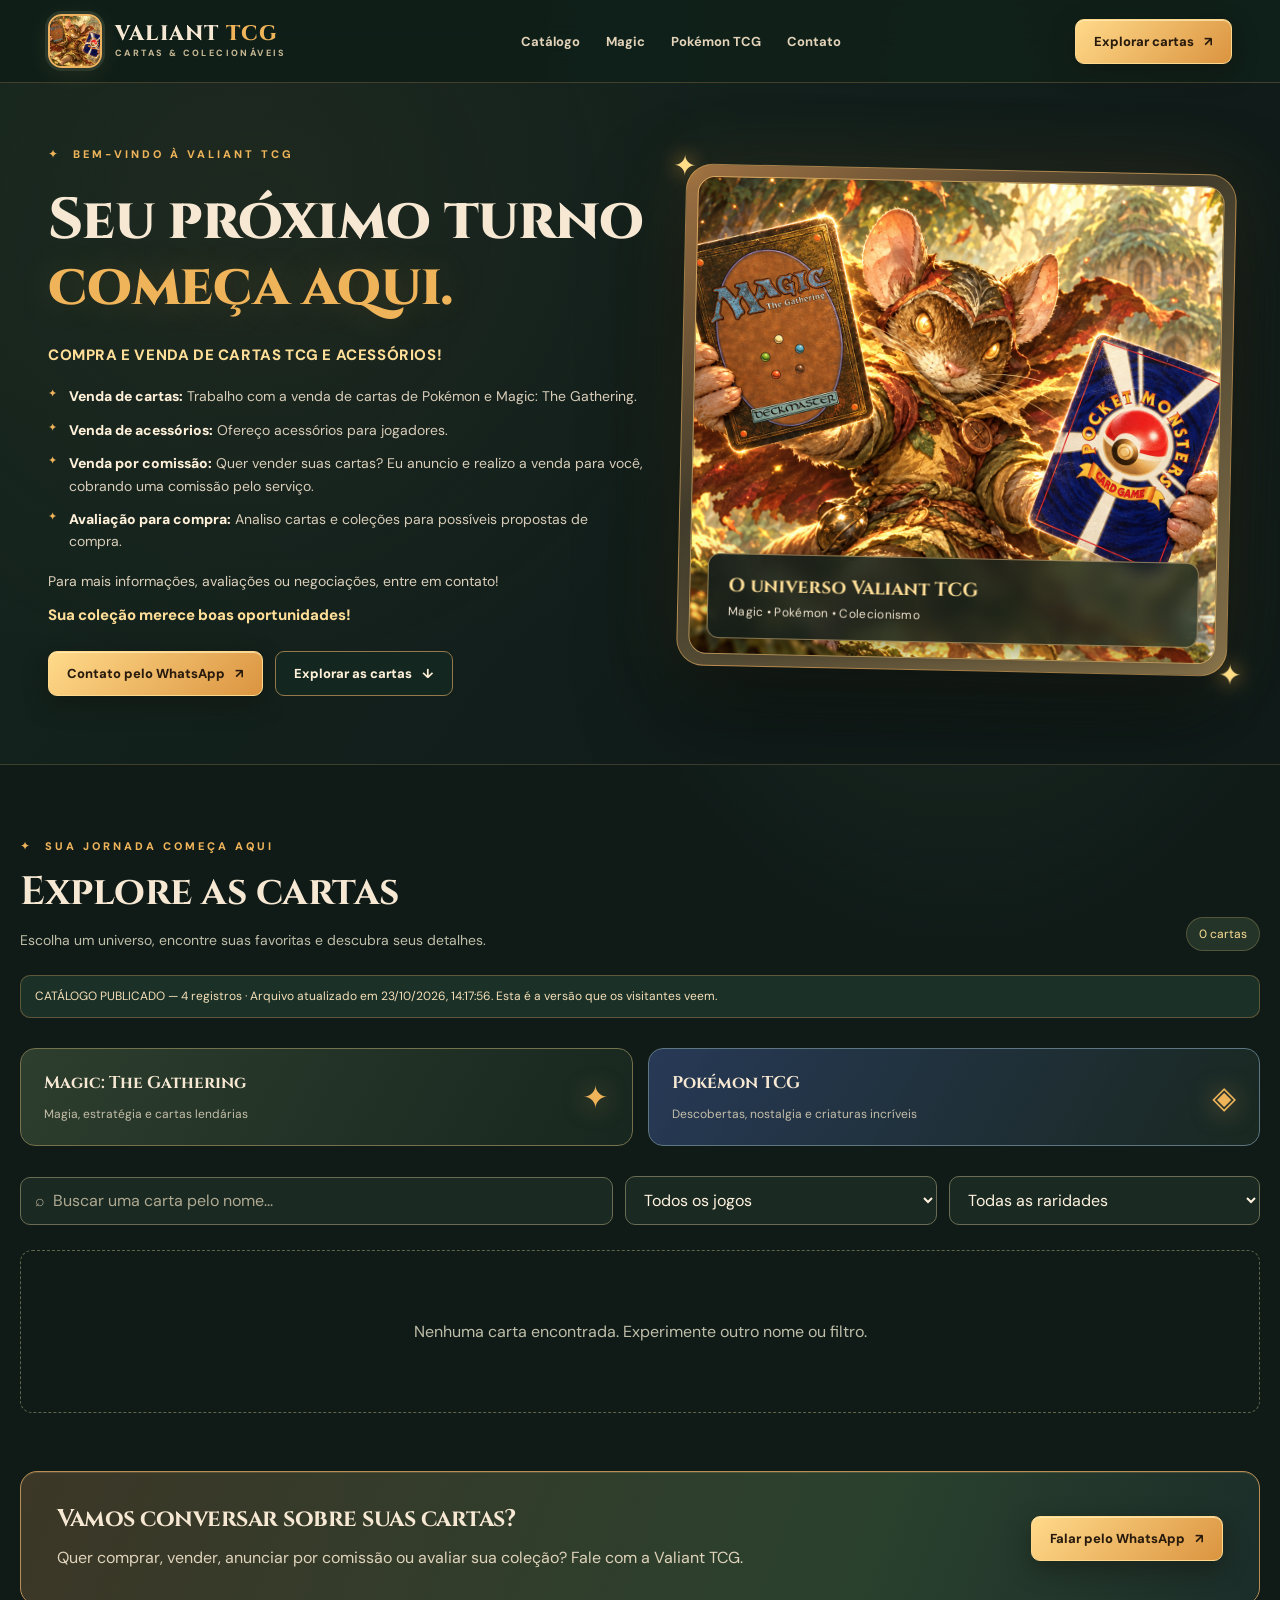
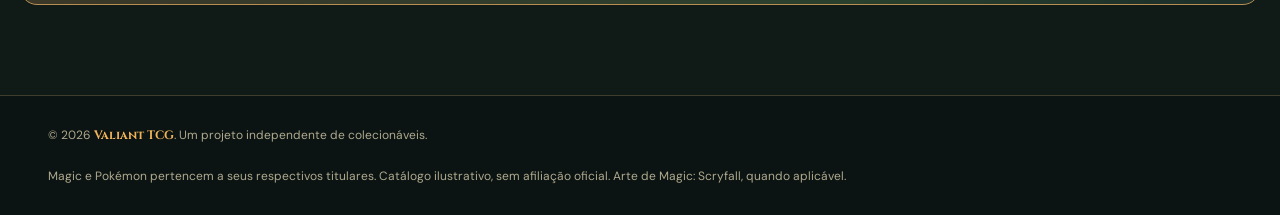
==== index.html @ 8fbe65cf "Corrigir estrutura para publicação no GitHub Pages" ====
<!doctype html>
<html lang="pt-BR">
<head>
  <meta charset="UTF-8">
  <meta name="viewport" content="width=device-width, initial-scale=1">
  <meta name="theme-color" content="#14231e">
  <meta name="description" content="Valiant TCG: compra e venda de cartas Pokémon e Magic: The Gathering, acessórios TCG, venda por comissão e avaliação de coleções.">
  <meta property="og:title" content="Valiant TCG | Magic & Pokémon">
  <meta property="og:description" content="Seu próximo turno começa aqui. Compra e venda de cartas TCG, acessórios, venda por comissão e avaliação de coleções.">
  <meta property="og:image" content="assets/foto-valiant.png">
  <title>Valiant TCG | Magic & Pokémon</title>
  <link rel="icon" type="image/svg+xml" href="assets/valiant-favicon.svg">
  <link rel="preconnect" href="https://fonts.googleapis.com">
  <link rel="preconnect" href="https://fonts.gstatic.com" crossorigin>
  <link href="https://fonts.googleapis.com/css2?family=Cinzel:wght@600;700;800&family=DM+Sans:wght@400;500;600;700;800&display=swap" rel="stylesheet">
  <style>
    :root {
      color-scheme: dark;
      --bg: #101b18;
      --bg-deep: #0b1412;
      --surface: #1a2922;
      --surface-elevated: #223429;
      --surface-warm: #342a20;
      --forest: #38543b;
      --copper: #af6639;
      --navy: #273b59;
      --gold: #efb45a;
      --gold-light: #ffdf97;
      --cream: #fff1d9;
      --text: #f6e8d3;
      --muted: #bfbea9;
      --line: #5e654a;
      --display: 'Cinzel', Georgia, serif;
      --body: 'DM Sans', system-ui, sans-serif;
      font-family: var(--body);
      background: var(--bg);
      color: var(--text);
    }
    * { box-sizing: border-box; }
    html { scroll-behavior: smooth; scroll-padding-top: 94px; }
    body { margin: 0; background: radial-gradient(ellipse at 75% 5%, #273b2b 0, transparent 35%), var(--bg); }
    button, input, select { font: inherit; }
    button { cursor: pointer; }
    a { color: inherit; text-decoration: none; }
    button:focus-visible, a:focus-visible, input:focus-visible, select:focus-visible { outline: 3px solid var(--gold-light); outline-offset: 3px; }
    .container { width: min(1240px, 100%); margin: 0 auto; padding: 0 28px; }
    .site-header { position: sticky; z-index: 30; top: 0; border-bottom: 1px solid #92734666; background: #102019ed; backdrop-filter: blur(18px); }
    .header-inner { min-height: 82px; display: flex; align-items: center; justify-content: space-between; gap: 24px; }
    .brand { display: inline-flex; align-items: center; gap: 13px; flex-shrink: 0; }
    .brand-mark { position: relative; display: grid; place-items: center; overflow: hidden; width: 54px; height: 54px; border-radius: 14px; flex-shrink: 0; border: 2px solid #edb260; background: radial-gradient(circle at 35% 25%, #536747, #162820 85%); box-shadow: 0 0 0 3px #2b392c, 0 5px 25px #e7ab4e1c; }
    .brand-monogram { font: 800 31px/1 var(--display); color: #ffdd91; text-shadow: 0 2px 9px #0007; }
    .brand-photo { position: absolute; inset: 0; width: 100%; height: 100%; object-fit: cover; }
    .brand-photo[hidden], .hero-image[hidden], .hero-placeholder[hidden] { display: none !important; }
    .brand-text { display: flex; flex-direction: column; gap: 1px; }
    .brand-title { font: 800 21px/1.05 var(--display); letter-spacing: 1.2px; white-space: nowrap; }
    .brand-title span { color: var(--gold); }
    .brand-sub { color: #c7b894; text-transform: uppercase; font-size: 9px; letter-spacing: 2.4px; font-weight: 800; }
    .navlinks { display: flex; align-items: center; gap: 26px; color: #e2d3b9; font-weight: 700; font-size: 13px; }
    .navlinks a:hover { color: var(--gold-light); }
    .btn { display: inline-flex; align-items: center; justify-content: center; gap: 10px; border-radius: 9px; min-height: 45px; padding: 11px 18px; font-weight: 800; font-size: 13px; transition: transform .2s, background .2s, border-color .2s; }
    .btn:hover { transform: translateY(-2px); }
    .btn-gold { background: linear-gradient(135deg, #ffda8a, #db9440); color: #281a0d; border: 1px solid #ffd88b; box-shadow: inset 0 1px #fff3c3aa, 0 8px 24px #120d0766; }
    .btn-outline { border: 1px solid #95794b; color: var(--cream); background: #152a22a8; }
    .btn-outline:hover { border-color: var(--gold); background: #254032; }
    .hero { isolation: isolate; border-bottom: 1px solid #86704b55; overflow: hidden; background: radial-gradient(circle at 20% 20%, #5d4c2e25, transparent 43%), linear-gradient(125deg, #14251e, #111c1a 70%); }
    .hero-grid { display: grid; grid-template-columns: minmax(0, 1.04fr) minmax(0, .96fr); align-items: center; gap: 36px; min-height: 605px; padding-top: 48px; padding-bottom: 54px; }
    .hero-copy { position: relative; z-index: 2; padding: 14px 0; }
    .eyebrow { color: var(--gold); font-size: 11px; letter-spacing: 3px; line-height: 1.6; font-weight: 800; text-transform: uppercase; }
    .eyebrow::before { content: '✦'; padding-right: 12px; font-size: 12px; }
    .hero h1 { font: 800 clamp(38px, 4.5vw, 66px)/1.15 var(--display); letter-spacing: -.7px; margin: 24px 0; text-wrap: balance; }
    .hero h1 em { color: var(--gold); font-style: normal; text-shadow: 0 0 36px #e7ac4e31; }
    .hero-copy > p { max-width: 540px; color: #d1c9b4; line-height: 1.7; font-size: 15px; margin: 0; }
    .services-title { margin: 3px 0 19px; color: var(--gold-light); font-size: 15px; line-height: 1.45; font-weight: 800; letter-spacing: .6px; text-transform: uppercase; }
    .services-list { list-style: none; padding: 0; margin: 0; display: grid; gap: 11px; }
    .services-list li { position: relative; padding-left: 21px; color: #d8cdb9; line-height: 1.6; font-size: 14px; }
    .services-list li::before { content: '✦'; position: absolute; left: 0; top: 0; color: var(--gold); font-size: 11px; }
    .services-list strong { color: var(--cream); font-weight: 800; }
    .hero-copy .services-contact { margin-top: 17px; color: #dcd0bb; font-size: 14px; line-height: 1.6; }
    .hero-copy .services-outro { margin-top: 12px; color: var(--gold-light); font-size: 15px; font-weight: 800; line-height: 1.5; }
    .whatsapp-notice { max-width: 520px; font-size: 11px !important; color: #d2c09d !important; margin-top: 10px !important; }
    .hero-actions { display: flex; gap: 12px; flex-wrap: wrap; margin-top: 24px; }
    .hero-image-frame { position: relative; padding: 11px; border-radius: 27px; border: 1px solid #e1a85a8c; background: linear-gradient(145deg, #9f7142, #403b2b 40%, #847049 100%); box-shadow: 0 36px 90px #050a09af, 0 0 75px #e6a14a24; transform: rotate(1.2deg); }
    .hero-image-frame::before, .hero-image-frame::after { content: '✦'; position: absolute; z-index: 2; font-size: 28px; color: #ffdc86; text-shadow: 0 0 20px #ffb443; }
    .hero-image-frame::before { left: -14px; top: -17px; }
    .hero-image-frame::after { right: -16px; bottom: -18px; }
    .hero-image { width: 100%; height: 478px; display: block; border-radius: 18px; object-fit: cover; object-position: center; border: 1px solid #ffca73a0; }
    .hero-placeholder { width: 100%; height: 478px; display: flex; flex-direction: column; align-items: center; justify-content: center; gap: 15px; text-align: center; padding: 32px; border-radius: 18px; border: 1px solid #ffca73a0; background: radial-gradient(circle at 50% 37%, #7b693a77, transparent 50%), radial-gradient(circle at 25% 80%, #3a57428b, transparent 45%), linear-gradient(135deg, #1e3429, #152320 70%, #293322); }
    .hero-placeholder .hero-symbol { width: 145px; height: 185px; border: 3px double #e9b66a; border-radius: 12px; display: grid; place-items: center; transform: rotate(-7deg); color: var(--gold-light); font: 800 85px/1 var(--display); box-shadow: 0 10px 38px #0008, 0 0 32px #efb45a22; }
    .hero-placeholder strong { font: 800 clamp(23px, 3vw, 33px)/1.2 var(--display); letter-spacing: .09em; color: var(--gold-light); }
    .hero-placeholder small { font-size: 12px; letter-spacing: .14em; color: var(--cream); text-transform: uppercase; }
    .hero-image-caption { position: absolute; left: 29px; right: 29px; bottom: 27px; padding: 18px 20px; border: 1px solid #fbd4907a; border-radius: 12px; background: linear-gradient(90deg, #111b18e9, #17271dbb); backdrop-filter: blur(8px); box-shadow: 0 8px 26px #0006; }
    .hero-image-caption span { display: block; color: var(--gold-light); font: 700 19px var(--display); }
    .hero-image-caption small { display: block; color: #efe2cd; margin-top: 5px; font-size: 12px; letter-spacing: .3px; }
    .section { padding: 72px 0 90px; }
    .section-top { display: flex; align-items: flex-end; justify-content: space-between; gap: 20px; margin-bottom: 24px; }
    .section h2 { font: 700 clamp(27px, 3.1vw, 40px)/1.23 var(--display); letter-spacing: -.5px; margin: 12px 0; }
    .section-intro { color: var(--muted); line-height: 1.6; margin: 0; font-size: 14px; }
    .count { font-size: 12px; color: var(--gold-light); border: 1px solid #7a754b88; background: #243428; border-radius: 999px; white-space: nowrap; padding: 8px 12px; }
    .catalog-source { margin: 0 0 18px; padding: 11px 14px; font-size: 12px; line-height: 1.6; color: #f4dfb8; background: #1b3027; border: 1px solid #9a7c4d85; border-radius: 10px; }
    .catalog-source.preview { background: #3c3020; border-color: #d8a45d; }
    .catalog-source.problem { background: #4a2925; border-color: #c77d69; }
    .collections { display: grid; grid-template-columns: 1fr 1fr; gap: 15px; margin: 30px 0; }
    .collection-tile { display: flex; align-items: center; justify-content: space-between; gap: 12px; border: 1px solid #74714c; border-radius: 15px; padding: 22px 23px; background: linear-gradient(120deg, #2d3e2e, #18271f); text-align: left; color: var(--text); transition: transform .2s, border-color .2s; }
    .collection-tile:nth-child(2) { background: linear-gradient(120deg, #273956, #192820); border-color: #5e7681; }
    .collection-tile:hover { transform: translateY(-3px); border-color: var(--gold); }
    .collection-tile strong { font: 700 17px var(--display); display: block; margin-bottom: 8px; }
    .collection-tile small { color: #c4bea9; font-size: 12px; }
    .collection-tile .tile-icon { font-size: 31px; color: var(--gold); filter: drop-shadow(0 2px 12px #daa45c90); }
    .filters { display: flex; gap: 12px; flex-wrap: wrap; align-items: center; margin-bottom: 25px; }
    .search, select { min-height: 48px; border-radius: 10px; padding: 12px 14px; background: #1a2922; border: 1px solid #6a6d53; color: #fff3df; outline: none; }
    .search { flex: 2; min-width: 220px; }
    select { flex: 1; min-width: 180px; }
    .search:focus, select:focus { border-color: var(--gold); }
    .search::placeholder { color: #afa992; }
    .grid { display: grid; grid-template-columns: repeat(4, minmax(0, 1fr)); gap: 18px; }
    .card { overflow: hidden; border-radius: 15px; border: 1px solid #6a614780; background: linear-gradient(160deg, #27372c, #18251f 85%); transition: transform .22s, border-color .22s, box-shadow .22s; }
    .card:hover { transform: translateY(-6px); border-color: #e5ad60; box-shadow: 0 17px 38px #070e0c66; }
    .artwrap { position: relative; height: 305px; display: flex; align-items: center; justify-content: center; padding: 20px; background: radial-gradient(circle at 52% 45%, #7557318a 0, #293c33 58%, #16221d 95%); }
    .card[data-game="Pokémon"] .artwrap { background: radial-gradient(circle at 50% 45%, #4b6b8175 0, #253e42 55%, #15251f 97%); }
    .artwrap img { height: 100%; max-width: 100%; object-fit: contain; filter: drop-shadow(0 13px 13px #060b0b99); }
    .tag { position: absolute; top: 12px; left: 12px; border-radius: 999px; background: #16251ee0; border: 1px solid #c49c5e80; font-size: 11px; font-weight: 800; color: #ffdb93; padding: 7px 10px; }
    .info { padding: 19px 18px 18px; }
    .game { font-size: 10px; letter-spacing: 1.25px; color: var(--gold); font-weight: 800; text-transform: uppercase; }
    .info h3 { font: 700 17px/1.35 var(--display); margin: 11px 0 5px; }
    .sub { font-size: 12px; color: #b6b6a2; min-height: 18px; }
    .cardbottom { margin-top: 18px; display: flex; align-items: center; justify-content: space-between; gap: 6px; }
    .price { font-size: 11px; color: #bcb49b; }
    .price strong { font-size: 14px; color: #f7e8ca; display: block; margin-top: 4px; }
    .detailbtn { color: #281c0c; border: 1px solid #e5b165; background: #ecc180; border-radius: 8px; padding: 9px 10px; font-size: 11px; font-weight: 800; }
    .detailbtn:hover { background: #ffe0a1; }
    .inventory-meta { color: #d3c9b3; font-size: 11px; line-height: 1.5; min-height: 35px; margin-top: 12px; display: flex; flex-wrap: wrap; align-items: center; gap: 6px; }
    .inventory-pill { border: 1px solid #9f805d90; border-radius: 999px; padding: 3px 8px; background: #1c3026; color: #f6dfb5; }
    .inventory-pill.out { border-color: #b7766270; color: #e9b19e; }
    .inventory-pill.demo { border-color: #8d955a70; color: #cdd8a9; }
    .cardbottom .price strong { font-size: 16px; }
    .card .tag { z-index: 2; }
    .empty { grid-column: 1 / -1; text-align: center; padding: 70px 18px; color: var(--muted); border: 1px dashed var(--line); border-radius: 12px; }
    .contact { margin-top: 58px; padding: 33px 36px; background: linear-gradient(110deg, #3c3727, #2a412e 68%, #1b2d29); border: 1px solid #b88e55; border-radius: 17px; display: flex; align-items: center; justify-content: space-between; gap: 20px; box-shadow: inset 0 1px #ecc7862a; }
    .contact h2 { font-size: 24px; margin: 0 0 10px; }
    .contact p { color: #dfd3bb; line-height: 1.65; margin: 0; }
    .contact .contact-hint { color: #d2c09d; font-size: 11px; margin-top: 9px; }
    .footer { border-top: 1px solid #74664a80; background: var(--bg-deep); padding: 31px 0; color: #afa98f; font-size: 12px; }
    .footer-inner { display: flex; justify-content: space-between; gap: 25px; flex-wrap: wrap; align-items: center; }
    .footer strong { color: var(--gold); font-family: var(--display); }
    .overlay { position: fixed; z-index: 50; inset: 0; background: #040b09e8; display: none; justify-content: center; align-items: center; padding: 18px; backdrop-filter: blur(9px); }
    .overlay.open { display: flex; }
    .modal { position: relative; display: grid; grid-template-columns: 280px 1fr; gap: 29px; width: min(760px, 100%); padding: 30px; background: linear-gradient(145deg, #2d3c2d, #192820); border: 1px solid #d4a365; border-radius: 19px; box-shadow: 0 28px 110px #000b; max-height: 94vh; overflow: auto; }
    .modal > img { width: 100%; max-height: 420px; object-fit: contain; align-self: center; }
    .modal h2 { font: 700 27px/1.25 var(--display); margin: 12px 0; }
    .modal p { line-height: 1.75; color: #d5cbb4; font-size: 14px; }
    .close { position: absolute; top: 12px; right: 12px; border: 1px solid #c2a37388; border-radius: 50%; background: #24362a; color: #fff0d4; width: 34px; height: 34px; font-weight: 800; }
    .modal .btn { margin-top: 6px; }
    .note { color: #aea58d !important; font-size: 11px !important; }
    @media (max-width: 1040px) {
      .navlinks { gap: 16px; }
      .hero-grid { gap: 26px; }
      .hero-image, .hero-placeholder { height: 445px; }
      .grid { grid-template-columns: repeat(3, minmax(0, 1fr)); }
    }
    @media (max-width: 850px) {
      .navlinks { display: none; }
      .hero-grid { grid-template-columns: 1fr; padding-top: 55px; padding-bottom: 65px; }
      .hero-copy { max-width: 680px; }
      .hero-image-frame { width: min(670px, 100%); margin: 0 auto; transform: none; }
      .hero-image, .hero-placeholder { height: auto; aspect-ratio: 1.4; }
      .grid { grid-template-columns: repeat(2, minmax(0, 1fr)); }
    }
    @media (max-width: 560px) {
      .container { padding: 0 17px; }
      .header-inner { min-height: 70px; gap: 8px; }
      .brand { gap: 9px; }
      .brand-mark { width: 44px; height: 44px; border-radius: 10px; }
      .brand-monogram { font-size: 25px; }
      .hero-placeholder .hero-symbol { width: 90px; height: 120px; font-size: 53px; }
      .brand-title { font-size: 15px; }
      .brand-sub { letter-spacing: 1.1px; font-size: 8px; }
      .header-inner > .btn { font-size: 11px; min-height: 38px; padding: 8px 10px; }
      .hero h1 { font-size: clamp(33px, 8.2vw, 47px); }
      .hero-copy > p { font-size: 14px; }
      .services-title { font-size: 13px; }
      .services-list li { font-size: 13px; }
      .hero-image-caption { left: 18px; right: 18px; bottom: 18px; padding: 12px; }
      .hero-image-caption span { font-size: 14px; }
      .hero-image-caption small { font-size: 10px; }
      .section { padding: 54px 0 67px; }
      .section-top { align-items: flex-start; }
      .count { font-size: 10px; }
      .collections { grid-template-columns: 1fr; }
      .collection-tile { padding: 18px; }
      .artwrap { height: 225px; padding: 12px; }
      .grid { gap: 11px; }
      .info { padding: 13px; }
      .info h3 { font-size: 13px; min-height: 35px; }
      .sub { font-size: 10px; }
      .cardbottom { align-items: flex-end; flex-wrap: wrap; }
      .detailbtn { width: 100%; }
      .contact { display: block; padding: 27px 21px; }
      .contact h2 { font-size: 19px; }
      .contact .btn { margin-top: 21px; }
      .modal { grid-template-columns: 1fr; gap: 15px; padding: 21px; }
      .modal > img { max-height: 255px; }
      .modal h2 { font-size: 21px; }
    }
    @media (max-width: 360px) { .grid { grid-template-columns: 1fr; } .artwrap { height: 290px; } }
    @media (prefers-reduced-motion: reduce) { *, *::before, *::after { scroll-behavior: auto !important; transition: none !important; } }
  </style>
</head>
<body>
  <header class="site-header">
    <div class="container header-inner">
      <a class="brand" href="#inicio" aria-label="Valiant TCG — início">
        <span class="brand-mark" aria-hidden="true"><span class="brand-monogram">V</span><img class="brand-photo" id="brandPhoto" hidden alt=""></span>
        <span class="brand-text"><span class="brand-title">VALIANT <span>TCG</span></span><span class="brand-sub">Cartas & colecionáveis</span></span>
      </a>
      <nav class="navlinks" aria-label="Navegação principal">
        <a href="#catalogo">Catálogo</a>
        <a href="#catalogo" data-filter="Magic">Magic</a>
        <a href="#catalogo" data-filter="Pokémon">Pokémon TCG</a>
        <a href="#contato">Contato</a>
      </nav>
      <a class="btn btn-gold" href="#catalogo">Explorar cartas <span aria-hidden="true">↗</span></a>
    </div>
  </header>
  <main>
    <section class="hero" id="inicio">
      <div class="container hero-grid">
        <div class="hero-copy">
          <div class="eyebrow">Bem-vindo à Valiant TCG</div>
          <h1>Seu próximo turno <em>começa aqui.</em></h1>
          <h2 class="services-title">COMPRA E VENDA DE CARTAS TCG E ACESSÓRIOS!</h2>
          <ul class="services-list">
            <li><strong>Venda de cartas:</strong> Trabalho com a venda de cartas de Pokémon e Magic: The Gathering.</li>
            <li><strong>Venda de acessórios:</strong> Ofereço acessórios para jogadores.</li>
            <li><strong>Venda por comissão:</strong> Quer vender suas cartas? Eu anuncio e realizo a venda para você, cobrando uma comissão pelo serviço.</li>
            <li><strong>Avaliação para compra:</strong> Analiso cartas e coleções para possíveis propostas de compra.</li>
          </ul>
          <p class="services-contact">Para mais informações, avaliações ou negociações, entre em contato!</p>
          <p class="services-outro">Sua coleção merece boas oportunidades!</p>
          <div class="hero-actions">
            <a class="btn btn-gold" data-whatsapp href="https://wa.me/5516996176955?text=Ol%C3%A1%2C%20tudo%20bem%3F%20Vim%20pelo%20site%20Valiant%20TCG%20e%20gostaria%20de%20saber%20mais%20informa%C3%A7%C3%B5es%20sobre%20o%20seguinte%20assunto%3A" target="_blank" rel="noopener noreferrer">Contato pelo WhatsApp <span aria-hidden="true">↗</span></a>
            <a class="btn btn-outline" href="#catalogo">Explorar as cartas <span aria-hidden="true">↓</span></a>
          </div>
        </div>
        <div class="hero-image-frame">
          <img class="hero-image" id="heroPhoto" alt="Imagem de apresentação da Valiant TCG" hidden fetchpriority="high">
          <div class="hero-placeholder" id="heroPlaceholder" aria-label="Identidade visual Valiant TCG"><span class="hero-symbol" aria-hidden="true">V</span><strong>VALIANT TCG</strong><small>Magic · Pokémon · Colecionáveis</small></div>
          <div class="hero-image-caption"><span>O universo Valiant TCG</span><small>Magic • Pokémon • Colecionismo</small></div>
        </div>
      </div>
    </section>
    <section class="section container" id="catalogo">
      <div class="section-top">
        <div><div class="eyebrow">Sua jornada começa aqui</div><h2>Explore as cartas</h2><p class="section-intro">Escolha um universo, encontre suas favoritas e descubra seus detalhes.</p></div>
        <span class="count" id="counter" aria-live="polite"></span>
      </div>
      <div class="catalog-source" id="catalogSource" role="status" aria-live="polite">Carregando catálogo...</div>
      <div class="collections" aria-label="Filtrar por universo">
        <button class="collection-tile" type="button" data-select-game="Magic"><span><strong>Magic: The Gathering</strong><small>Magia, estratégia e cartas lendárias</small></span><span class="tile-icon" aria-hidden="true">✦</span></button>
        <button class="collection-tile" type="button" data-select-game="Pokémon"><span><strong>Pokémon TCG</strong><small>Descobertas, nostalgia e criaturas incríveis</small></span><span class="tile-icon" aria-hidden="true">◈</span></button>
      </div>
      <div class="filters">
        <input class="search" id="search" type="search" placeholder="⌕  Buscar uma carta pelo nome..." aria-label="Buscar cartas">
        <select id="game" aria-label="Filtrar por jogo">
          <option value="all">Todos os jogos</option><option value="Magic">Magic: The Gathering</option><option value="Pokémon">Pokémon TCG</option>
        </select>
        <select id="rarity" aria-label="Filtrar por raridade">
          <option value="all">Todas as raridades</option>
        </select>
      </div>
      <div class="grid" id="grid" aria-live="polite"></div>
      <div class="contact" id="contato">
        <div><h2>Vamos conversar sobre suas cartas?</h2><p>Quer comprar, vender, anunciar por comissão ou avaliar sua coleção? Fale com a Valiant TCG.</p></div>
        <a class="btn btn-gold" data-whatsapp href="https://wa.me/5516996176955?text=Ol%C3%A1%2C%20tudo%20bem%3F%20Vim%20pelo%20site%20Valiant%20TCG%20e%20gostaria%20de%20saber%20mais%20informa%C3%A7%C3%B5es%20sobre%20o%20seguinte%20assunto%3A" target="_blank" rel="noopener noreferrer">Falar pelo WhatsApp <span aria-hidden="true">↗</span></a>
      </div>
    </section>
  </main>
  <footer class="footer"><div class="container footer-inner"><span>© <span id="year"></span> <strong>Valiant TCG</strong>. Um projeto independente de colecionáveis.</span><span>Magic e Pokémon pertencem a seus respectivos titulares. Catálogo ilustrativo, sem afiliação oficial. Arte de Magic: Scryfall, quando aplicável.</span></div></footer>
  <div class="overlay" id="overlay" role="dialog" aria-modal="true" aria-labelledby="modalName" aria-hidden="true">
    <div class="modal" role="document">
      <button class="close" id="close" aria-label="Fechar detalhes">✕</button>
      <img id="modalImage" alt="">
      <div><div class="eyebrow" id="modalGame"></div><h2 id="modalName"></h2><p id="modalDesc"></p><p id="modalMeta"></p><a class="btn btn-gold" id="modalContact" data-whatsapp href="https://wa.me/5516996176955?text=Ol%C3%A1%2C%20tudo%20bem%3F%20Vim%20pelo%20site%20Valiant%20TCG%20e%20gostaria%20de%20saber%20mais%20informa%C3%A7%C3%B5es%20sobre%20o%20seguinte%20assunto%3A" target="_blank" rel="noopener noreferrer">Consultar carta <span aria-hidden="true">↗</span></a><p class="note">Vitrine demonstrativa: imagem, preço e disponibilidade devem ser conferidos antes de qualquer negociação.</p></div>
    </div>
  </div>
  <script src="assets/catalog-shared.js"></script>
  <script>
    // Atualiza sempre a cópia publicada de catalogo.js, sem usar o cache local do navegador.
    // A URL varia a cada carregamento. Isso não substitui o envio do arquivo ao GitHub.
    const publishedCatalogReady = new Promise(resolve => {
      const script = document.createElement('script');
      script.src = 'assets/catalogo.js?atualizacao=' + Date.now();
      script.onload = () => resolve(true);
      script.onerror = () => resolve(false);
      document.head.appendChild(script);
    });
  </script>
  <script>
  (async function iniciarVitrine() {
    const publishedCatalogLoaded = await publishedCatalogReady;
    // Telefone de atendimento da Valiant TCG: +55 (16) 99617-6955.
    const WHATSAPP_NUMBER = '5516996176955';
    const WHATSAPP_MESSAGE = 'Olá, tudo bem? Vim pelo site Valiant TCG e gostaria de saber mais informações sobre o seguinte assunto:';
    const whatsappUrl = 'https://wa.me/' + WHATSAPP_NUMBER + '?text=' + encodeURIComponent(WHATSAPP_MESSAGE);
    document.querySelectorAll('[data-whatsapp]').forEach(link => { link.href = whatsappUrl; });

    // A foto do mascote é exibida no cabeçalho e no banner a partir de assets/foto-valiant.png.
    // Caso a foto não carregue, mostramos a marca em vez de uma imagem quebrada.
    const photoUrl = 'assets/foto-valiant.png';
    const photoTest = new Image();
    photoTest.onload = () => {
      const hero = document.getElementById('heroPhoto');
      const brand = document.getElementById('brandPhoto');
      hero.src = photoUrl;
      brand.src = photoUrl;
      hero.hidden = false;
      brand.hidden = false;
      document.getElementById('heroPlaceholder').hidden = true;
      document.querySelector('link[rel="icon"]').href = photoUrl;
    };
    photoTest.src = photoUrl;

    // Vitrine pública SEMPRE usa catalogo.js; só ?preview=1 usa o armazenamento local.
    // Nunca confundir prévia no navegador com o conteúdo efetivamente publicado.
    const store = window.ValiantCatalog;
    const preview = new URLSearchParams(window.location.search).get('preview') === '1';
    const catalogDoc = preview ? store.get() : store.bundled();
    const catalogSource = document.getElementById('catalogSource');
    if (preview) {
      catalogSource.classList.add('preview');
      catalogSource.textContent = 'PRÉVIA LOCAL — estas alterações podem ainda não estar publicadas. Use “Exportar para o site” no painel para atualizar os visitantes.';
    } else if (!publishedCatalogLoaded) {
      catalogSource.classList.add('problem');
      catalogSource.textContent = 'Não foi possível carregar assets/catalogo.js. Verifique se o arquivo existe no mesmo site e na pasta correta.';
    } else {
      const date = catalogDoc.updatedAt ? new Date(catalogDoc.updatedAt) : null;
      const dateValid = date && !Number.isNaN(date.getTime());
      catalogSource.textContent = 'CATÁLOGO PUBLICADO — ' + catalogDoc.items.length + ' registros' + (dateValid ? ' · Arquivo atualizado em ' + date.toLocaleString('pt-BR') : '') + '. Esta é a versão que os visitantes veem.';
    }
    const placeholder = 'data:image/svg+xml;charset=utf-8,' + encodeURIComponent('<svg xmlns="http://www.w3.org/2000/svg" width="300" height="420"><rect width="100%" height="100%" rx="17" fill="#213a2a"/><rect x="15" y="15" width="270" height="390" rx="12" fill="none" stroke="#efb45a" stroke-width="3"/><text x="150" y="195" text-anchor="middle" fill="#ffdf97" font-size="24" font-family="Georgia">VALIANT</text><text x="150" y="226" text-anchor="middle" fill="#ffdf97" font-size="24" font-family="Georgia">TCG</text></svg>');
    let cards = catalogDoc.items;
    const grid = document.getElementById('grid');
    const search = document.getElementById('search');
    const game = document.getElementById('game');
    const rarity = document.getElementById('rarity');
    const overlay = document.getElementById('overlay');
    const closeButton = document.getElementById('close');
    let priorFocus = null;
    const cachedImages = new Map();
    const e = store.safeText;
    function updateRarityFilter(){
      const current=rarity.value;
      const candidates=game.value==='all'
        ? [...new Set([...store.RARITIES['Pokémon'],...store.RARITIES['Magic']])]
        : store.RARITIES[game.value];
      rarity.replaceChildren(new Option('Todas as raridades','all'),...candidates.map(label=>new Option(label,label)),new Option('Não informada','Não informada'));
      rarity.value=candidates.includes(current)||current==='Não informada'?current:'all';
    }
    game.addEventListener('change',()=>{updateRarityFilter();render();});

    function imageFor(c) {return store.url(c.image) || cachedImages.get(c.scryfall) || placeholder;}
    function inventory(c) {
      if(c.demo) return '<span class="inventory-pill demo">Carta ilustrativa</span>';
      return `<span class="inventory-pill">${e(c.condition || 'Conservação sob consulta')}</span><span class="inventory-pill ${c.quantity===0?'out':''}">${c.quantity ? c.quantity+' '+(c.quantity===1?'unidade':'unidades') : 'Esgotada'}</span>`;
    }
    function render() {
      const q = search.value.trim().toLocaleLowerCase('pt-BR');
      const match = cards.filter(c => c.published &&
        (game.value === 'all' || c.game === game.value) &&
        (rarity.value === 'all' || c.rarity === rarity.value) &&
        (c.name + ' ' + c.set + ' ' + c.condition).toLocaleLowerCase('pt-BR').includes(q));
      document.getElementById('counter').textContent = match.length + (match.length===1?' carta':' cartas');
      grid.innerHTML = match.length ? match.map(c =>
        `<article class="card" data-game="${e(c.game)}"><div class="artwrap"><span class="tag">${e(c.rarity)}</span><img src="${e(imageFor(c))}" alt="Carta ${e(c.name)}" loading="lazy"></div>`+
        `<div class="info"><div class="game">${c.game === 'Magic' ? 'Magic: The Gathering' : 'Pokémon TCG'}</div><h3>${e(c.name)}</h3><div class="sub">${e(c.set)}</div>`+
        `<div class="inventory-meta">${inventory(c)}</div><div class="cardbottom"><span class="price">${c.demo?'Preço demonstrativo':'Preço'}<strong>${c.demo?'Sob consulta':store.money(c.price)}</strong></span>`+
        `<button class="detailbtn" type="button" data-id="${e(c.id)}">Ver detalhes ↗</button></div></div></article>`
      ).join('') : '<div class="empty">Nenhuma carta encontrada. Experimente outro nome ou filtro.</div>';
      grid.querySelectorAll('img').forEach(img => img.addEventListener('error', () => { if(img.src !== placeholder) img.src=placeholder; }, {once:true}));
    }
    function openCard(card) {
      if(!card) return;
      priorFocus = document.activeElement;
      document.getElementById('modalImage').src = imageFor(card);
      document.getElementById('modalImage').alt = 'Carta '+card.name;
      document.getElementById('modalGame').textContent = card.game === 'Magic' ? 'Magic: The Gathering' : 'Pokémon TCG';
      document.getElementById('modalName').textContent = card.name;
      const descriptionEl=document.getElementById('modalDesc');
      descriptionEl.textContent=card.description || '';
      descriptionEl.hidden=!card.description;
      document.getElementById('modalMeta').textContent =
        card.set+' · '+card.rarity+(card.demo?' · Exemplo ilustrativo':' · Estado: '+(card.condition||'sob consulta')+' · '+(card.quantity ? 'Estoque: '+card.quantity : 'Esgotada')+' · '+store.money(card.price));
      document.getElementById('modalContact').href = whatsappUrl;
      overlay.classList.add('open');
      overlay.setAttribute('aria-hidden','false');
      document.body.style.overflow = 'hidden';
      closeButton.focus();
    }
    function closeCard() {
      overlay.classList.remove('open');
      overlay.setAttribute('aria-hidden','true');
      document.body.style.overflow = '';
      if (priorFocus && priorFocus.isConnected) priorFocus.focus();
    }
    [search,game,rarity].forEach(el=>el.addEventListener('input',render));
    grid.addEventListener('click',ev=>{const b=ev.target.closest('[data-id]');if(b) openCard(cards.find(c=>c.id===b.dataset.id));});
    closeButton.addEventListener('click',closeCard);
    overlay.addEventListener('click',ev=>{if(ev.target===overlay)closeCard();});
    document.addEventListener('keydown',ev=>{
      if(!overlay.classList.contains('open'))return;
      if(ev.key==='Escape')closeCard();
      if(ev.key==='Tab') {
        const focusables=Array.from(overlay.querySelectorAll('a[href], button:not([disabled])'));
        const first=focusables[0],last=focusables[focusables.length-1];
        if(ev.shiftKey && document.activeElement===first){ev.preventDefault();last.focus();}
        else if(!ev.shiftKey && document.activeElement===last){ev.preventDefault();first.focus();}
      }
    });
    document.querySelectorAll('[data-filter]').forEach(a=>a.addEventListener('click',()=>{game.value=a.dataset.filter;updateRarityFilter();render();}));
    document.querySelectorAll('[data-select-game]').forEach(b=>b.addEventListener('click',()=>{game.value=b.dataset.selectGame;search.value='';updateRarityFilter();rarity.value='all';render();document.querySelector('.filters').scrollIntoView({behavior:'smooth',block:'center'});}));
    document.getElementById('year').textContent = new Date().getFullYear();
    window.addEventListener('storage',ev=>{if(preview && ev.key===store.KEY){cards=store.get().items;render();}});
    updateRarityFilter();
    render();
    // Fotos ilustrativas de Magic com a API pública do Scryfall (opcional).
    Promise.all(cards.filter(c=>c.scryfall && !c.image).map(async c=>{
      try {
        const res=await fetch('https://api.scryfall.com/cards/named?exact='+encodeURIComponent(c.scryfall));
        if(!res.ok)return;
        const j=await res.json();
        const img=j.image_uris?.normal || j.card_faces?.[0]?.image_uris?.normal;
        if(img?.startsWith('https://'))cachedImages.set(c.scryfall,img);
      } catch {}
    })).then(render);
  })();
  </script>
</body>
</html>
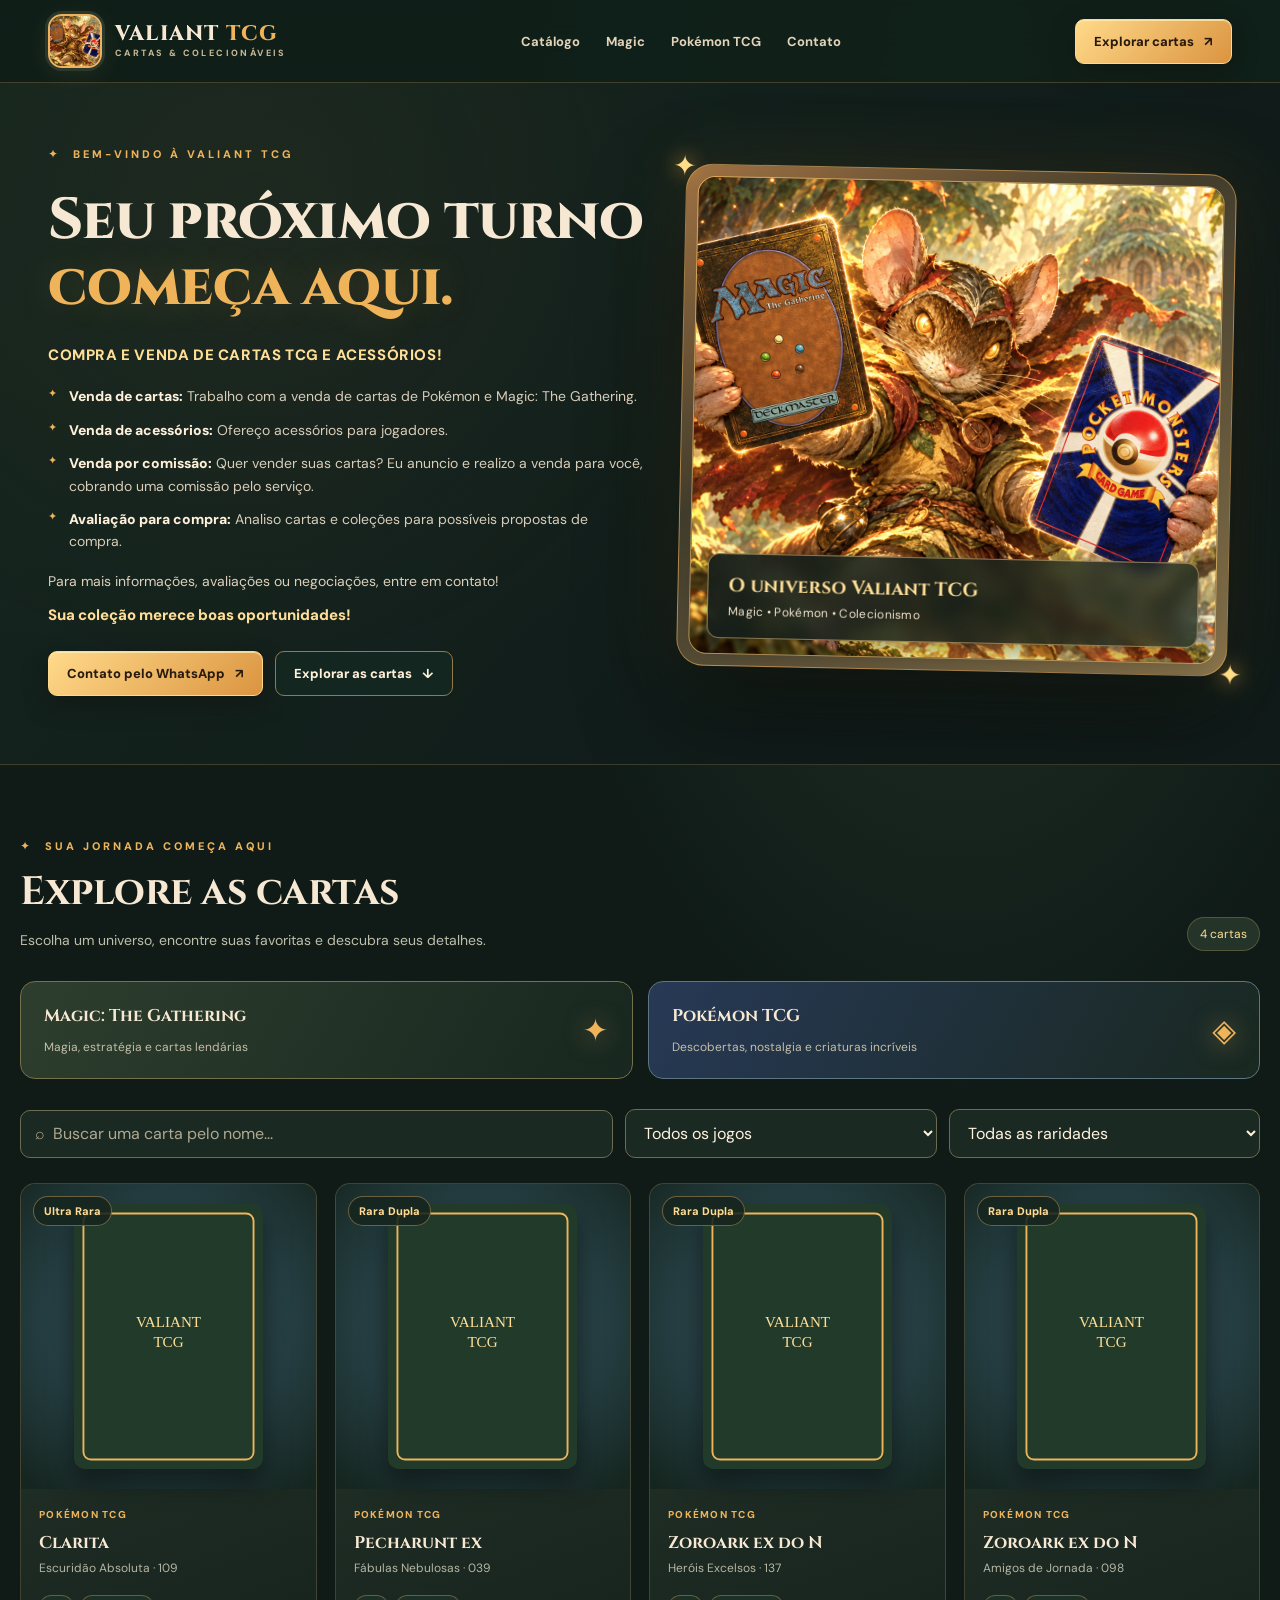
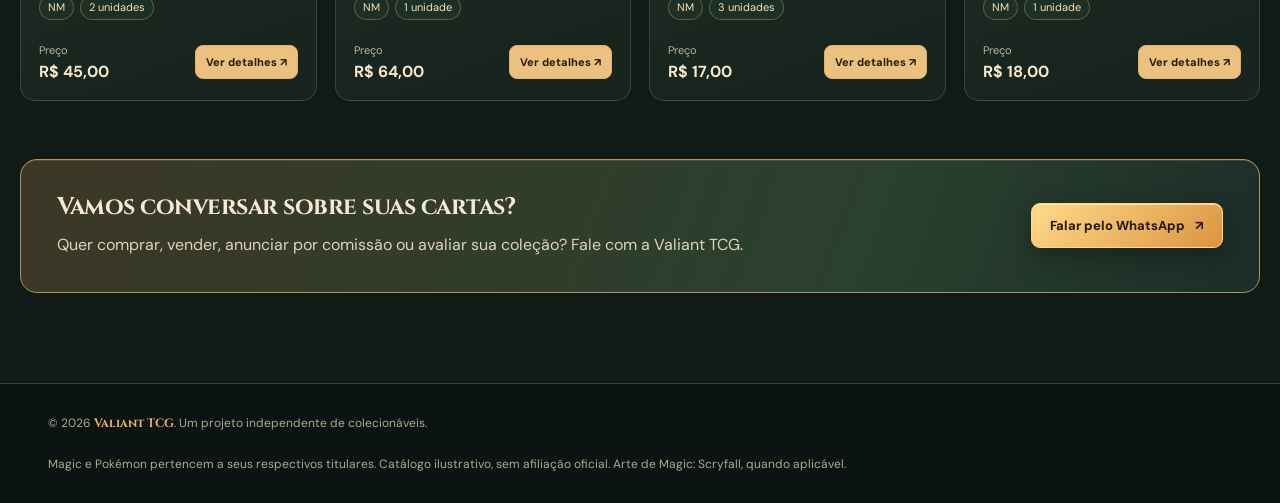
==== commit 5fe89ec4: "Ocultar faixa de catálogo publicado da vitrine pública" ====
--- a/index.html
+++ b/index.html
@@ -253,7 +253,7 @@
         <div><div class="eyebrow">Sua jornada começa aqui</div><h2>Explore as cartas</h2><p class="section-intro">Escolha um universo, encontre suas favoritas e descubra seus detalhes.</p></div>
         <span class="count" id="counter" aria-live="polite"></span>
       </div>
-      <div class="catalog-source" id="catalogSource" role="status" aria-live="polite">Carregando catálogo...</div>
+      <div class="catalog-source" id="catalogSource" role="status" aria-live="polite" hidden></div>
       <div class="collections" aria-label="Filtrar por universo">
         <button class="collection-tile" type="button" data-select-game="Magic"><span><strong>Magic: The Gathering</strong><small>Magia, estratégia e cartas lendárias</small></span><span class="tile-icon" aria-hidden="true">✦</span></button>
         <button class="collection-tile" type="button" data-select-game="Pokémon"><span><strong>Pokémon TCG</strong><small>Descobertas, nostalgia e criaturas incríveis</small></span><span class="tile-icon" aria-hidden="true">◈</span></button>
@@ -326,15 +326,13 @@
     const catalogDoc = preview ? store.get() : store.bundled();
     const catalogSource = document.getElementById('catalogSource');
     if (preview) {
+      catalogSource.hidden = false;
       catalogSource.classList.add('preview');
       catalogSource.textContent = 'PRÉVIA LOCAL — estas alterações podem ainda não estar publicadas. Use “Exportar para o site” no painel para atualizar os visitantes.';
     } else if (!publishedCatalogLoaded) {
+      catalogSource.hidden = false;
       catalogSource.classList.add('problem');
       catalogSource.textContent = 'Não foi possível carregar assets/catalogo.js. Verifique se o arquivo existe no mesmo site e na pasta correta.';
-    } else {
-      const date = catalogDoc.updatedAt ? new Date(catalogDoc.updatedAt) : null;
-      const dateValid = date && !Number.isNaN(date.getTime());
-      catalogSource.textContent = 'CATÁLOGO PUBLICADO — ' + catalogDoc.items.length + ' registros' + (dateValid ? ' · Arquivo atualizado em ' + date.toLocaleString('pt-BR') : '') + '. Esta é a versão que os visitantes veem.';
     }
     const placeholder = 'data:image/svg+xml;charset=utf-8,' + encodeURIComponent('<svg xmlns="http://www.w3.org/2000/svg" width="300" height="420"><rect width="100%" height="100%" rx="17" fill="#213a2a"/><rect x="15" y="15" width="270" height="390" rx="12" fill="none" stroke="#efb45a" stroke-width="3"/><text x="150" y="195" text-anchor="middle" fill="#ffdf97" font-size="24" font-family="Georgia">VALIANT</text><text x="150" y="226" text-anchor="middle" fill="#ffdf97" font-size="24" font-family="Georgia">TCG</text></svg>');
     let cards = catalogDoc.items;
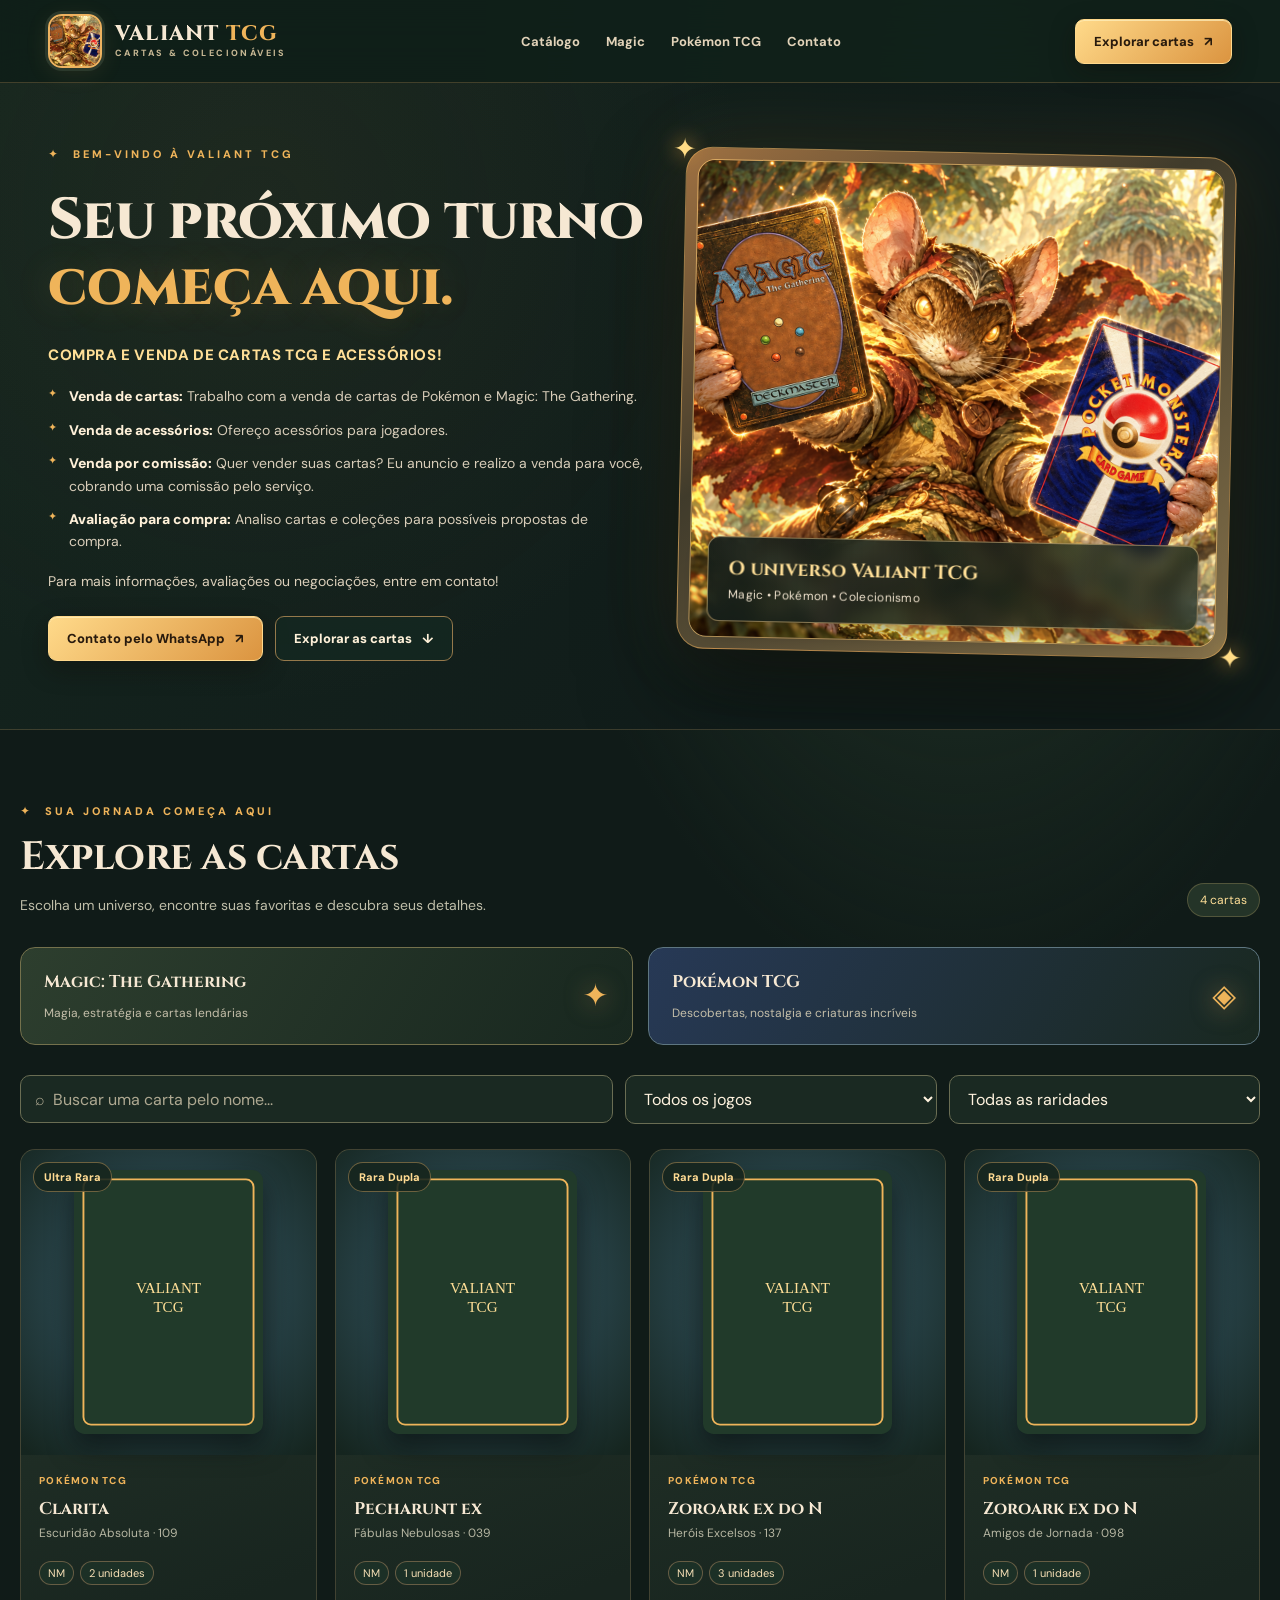
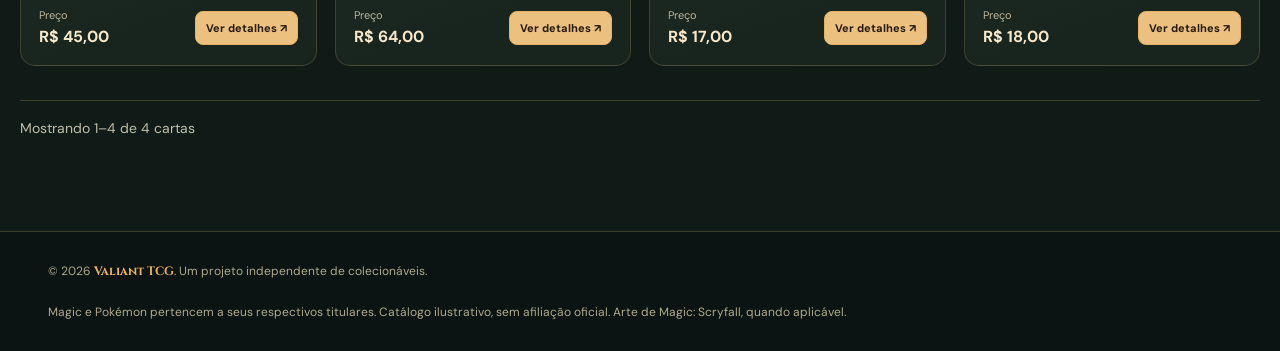
==== commit 85688368: "Melhorar paginação, filtros e mensagens WhatsApp da vitrine" ====
--- a/index.html
+++ b/index.html
@@ -76,7 +76,6 @@
     .services-list li::before { content: '✦'; position: absolute; left: 0; top: 0; color: var(--gold); font-size: 11px; }
     .services-list strong { color: var(--cream); font-weight: 800; }
     .hero-copy .services-contact { margin-top: 17px; color: #dcd0bb; font-size: 14px; line-height: 1.6; }
-    .hero-copy .services-outro { margin-top: 12px; color: var(--gold-light); font-size: 15px; font-weight: 800; line-height: 1.5; }
     .whatsapp-notice { max-width: 520px; font-size: 11px !important; color: #d2c09d !important; margin-top: 10px !important; }
     .hero-actions { display: flex; gap: 12px; flex-wrap: wrap; margin-top: 24px; }
     .hero-image-frame { position: relative; padding: 11px; border-radius: 27px; border: 1px solid #e1a85a8c; background: linear-gradient(145deg, #9f7142, #403b2b 40%, #847049 100%); box-shadow: 0 36px 90px #050a09af, 0 0 75px #e6a14a24; transform: rotate(1.2deg); }
@@ -135,10 +134,6 @@
     .cardbottom .price strong { font-size: 16px; }
     .card .tag { z-index: 2; }
     .empty { grid-column: 1 / -1; text-align: center; padding: 70px 18px; color: var(--muted); border: 1px dashed var(--line); border-radius: 12px; }
-    .contact { margin-top: 58px; padding: 33px 36px; background: linear-gradient(110deg, #3c3727, #2a412e 68%, #1b2d29); border: 1px solid #b88e55; border-radius: 17px; display: flex; align-items: center; justify-content: space-between; gap: 20px; box-shadow: inset 0 1px #ecc7862a; }
-    .contact h2 { font-size: 24px; margin: 0 0 10px; }
-    .contact p { color: #dfd3bb; line-height: 1.65; margin: 0; }
-    .contact .contact-hint { color: #d2c09d; font-size: 11px; margin-top: 9px; }
     .footer { border-top: 1px solid #74664a80; background: var(--bg-deep); padding: 31px 0; color: #afa98f; font-size: 12px; }
     .footer-inner { display: flex; justify-content: space-between; gap: 25px; flex-wrap: wrap; align-items: center; }
     .footer strong { color: var(--gold); font-family: var(--display); }
@@ -150,7 +145,6 @@
     .modal p { line-height: 1.75; color: #d5cbb4; font-size: 14px; }
     .close { position: absolute; top: 12px; right: 12px; border: 1px solid #c2a37388; border-radius: 50%; background: #24362a; color: #fff0d4; width: 34px; height: 34px; font-weight: 800; }
     .modal .btn { margin-top: 6px; }
-    .note { color: #aea58d !important; font-size: 11px !important; }
     @media (max-width: 1040px) {
       .navlinks { gap: 16px; }
       .hero-grid { gap: 26px; }
@@ -194,15 +188,30 @@
       .sub { font-size: 10px; }
       .cardbottom { align-items: flex-end; flex-wrap: wrap; }
       .detailbtn { width: 100%; }
-      .contact { display: block; padding: 27px 21px; }
-      .contact h2 { font-size: 19px; }
-      .contact .btn { margin-top: 21px; }
       .modal { grid-template-columns: 1fr; gap: 15px; padding: 21px; }
       .modal > img { max-height: 255px; }
       .modal h2 { font-size: 21px; }
     }
     @media (max-width: 360px) { .grid { grid-template-columns: 1fr; } .artwrap { height: 290px; } }
     @media (prefers-reduced-motion: reduce) { *, *::before, *::after { scroll-behavior: auto !important; transition: none !important; } }
+
+    /* Paginação e seleção dos filtros na vitrine pública */
+    .pagination-wrap { margin-top: 34px; display: flex; align-items: center; justify-content: space-between; gap: 16px; padding: 18px 0 4px; border-top: 1px solid rgba(239,180,90,.24); }
+    .pagination-info { color: var(--muted); font-size: 14px; }
+    .pagination { display: flex; align-items: center; gap: 10px; flex-wrap: wrap; justify-content: flex-end; }
+    .pagination button { min-width: 42px; height: 42px; border-radius: 999px; border: 1px solid rgba(239,180,90,.45); background: rgba(20,35,30,.72); color: var(--cream); padding: 0 14px; font-weight: 700; }
+    .pagination button.active { background: linear-gradient(180deg, #f2bd64, #d59a40); color: #25180d; border-color: #f0c067; }
+    .pagination button:disabled { opacity: .45; cursor: default; }
+    .pagination button:hover:not(:disabled) { transform: translateY(-1px); box-shadow: 0 10px 24px rgba(0,0,0,.22); }
+    .pagination-ellipsis { color: var(--gold-light); padding: 0 3px; }
+    .grid { scroll-margin-top: 110px; }
+    .collection-tile.is-selected { border-color: var(--gold); box-shadow: 0 0 0 2px rgba(239,180,90,.22), inset 0 1px rgba(255,231,188,.13); background: linear-gradient(125deg, #354e36, #233a2b); }
+    .navlinks [data-filter].is-selected { color: var(--gold-light); text-decoration: underline; text-decoration-color: var(--gold); text-underline-offset: 7px; }
+    @media(max-width:640px) {
+      .pagination-wrap { flex-direction: column; align-items: stretch; }
+      .pagination { justify-content: center; }
+      .pagination-info { text-align: center; }
+    }
   </style>
 </head>
 <body>
@@ -235,9 +244,8 @@
             <li><strong>Avaliação para compra:</strong> Analiso cartas e coleções para possíveis propostas de compra.</li>
           </ul>
           <p class="services-contact">Para mais informações, avaliações ou negociações, entre em contato!</p>
-          <p class="services-outro">Sua coleção merece boas oportunidades!</p>
-          <div class="hero-actions">
-            <a class="btn btn-gold" data-whatsapp href="https://wa.me/5516996176955?text=Ol%C3%A1%2C%20tudo%20bem%3F%20Vim%20pelo%20site%20Valiant%20TCG%20e%20gostaria%20de%20saber%20mais%20informa%C3%A7%C3%B5es%20sobre%20o%20seguinte%20assunto%3A" target="_blank" rel="noopener noreferrer">Contato pelo WhatsApp <span aria-hidden="true">↗</span></a>
+          <div class="hero-actions" id="contato">
+            <a class="btn btn-gold" data-whatsapp href="https://wa.me/5516996176955" target="_blank" rel="noopener noreferrer">Contato pelo WhatsApp <span aria-hidden="true">↗</span></a>
             <a class="btn btn-outline" href="#catalogo">Explorar as cartas <span aria-hidden="true">↓</span></a>
           </div>
         </div>
@@ -268,9 +276,9 @@
         </select>
       </div>
       <div class="grid" id="grid" aria-live="polite"></div>
-      <div class="contact" id="contato">
-        <div><h2>Vamos conversar sobre suas cartas?</h2><p>Quer comprar, vender, anunciar por comissão ou avaliar sua coleção? Fale com a Valiant TCG.</p></div>
-        <a class="btn btn-gold" data-whatsapp href="https://wa.me/5516996176955?text=Ol%C3%A1%2C%20tudo%20bem%3F%20Vim%20pelo%20site%20Valiant%20TCG%20e%20gostaria%20de%20saber%20mais%20informa%C3%A7%C3%B5es%20sobre%20o%20seguinte%20assunto%3A" target="_blank" rel="noopener noreferrer">Falar pelo WhatsApp <span aria-hidden="true">↗</span></a>
+      <div class="pagination-wrap">
+        <div class="pagination-info" id="paginationInfo"></div>
+        <div class="pagination" id="pagination" aria-label="Paginação do catálogo"></div>
       </div>
     </section>
   </main>
@@ -279,7 +287,7 @@
     <div class="modal" role="document">
       <button class="close" id="close" aria-label="Fechar detalhes">✕</button>
       <img id="modalImage" alt="">
-      <div><div class="eyebrow" id="modalGame"></div><h2 id="modalName"></h2><p id="modalDesc"></p><p id="modalMeta"></p><a class="btn btn-gold" id="modalContact" data-whatsapp href="https://wa.me/5516996176955?text=Ol%C3%A1%2C%20tudo%20bem%3F%20Vim%20pelo%20site%20Valiant%20TCG%20e%20gostaria%20de%20saber%20mais%20informa%C3%A7%C3%B5es%20sobre%20o%20seguinte%20assunto%3A" target="_blank" rel="noopener noreferrer">Consultar carta <span aria-hidden="true">↗</span></a><p class="note">Vitrine demonstrativa: imagem, preço e disponibilidade devem ser conferidos antes de qualquer negociação.</p></div>
+      <div><div class="eyebrow" id="modalGame"></div><h2 id="modalName"></h2><p id="modalDesc"></p><p id="modalMeta"></p><a class="btn btn-gold" id="modalContact" data-whatsapp href="https://wa.me/5516996176955" target="_blank" rel="noopener noreferrer">Consultar carta <span aria-hidden="true">↗</span></a></div>
     </div>
   </div>
   <script src="assets/catalog-shared.js"></script>
@@ -299,9 +307,10 @@
     const publishedCatalogLoaded = await publishedCatalogReady;
     // Telefone de atendimento da Valiant TCG: +55 (16) 99617-6955.
     const WHATSAPP_NUMBER = '5516996176955';
-    const WHATSAPP_MESSAGE = 'Olá, tudo bem? Vim pelo site Valiant TCG e gostaria de saber mais informações sobre o seguinte assunto:';
-    const whatsappUrl = 'https://wa.me/' + WHATSAPP_NUMBER + '?text=' + encodeURIComponent(WHATSAPP_MESSAGE);
-    document.querySelectorAll('[data-whatsapp]').forEach(link => { link.href = whatsappUrl; });
+    const HERO_WHATSAPP_MESSAGE = 'Olá, tudo bem? Vim pelo site Valiant TCG e gostaria de saber mais sobre o site.';
+    const heroWhatsappUrl = 'https://wa.me/' + WHATSAPP_NUMBER + '?text=' + encodeURIComponent(HERO_WHATSAPP_MESSAGE);
+    const heroWhatsapp = document.querySelector('.hero-actions [data-whatsapp]');
+    if (heroWhatsapp) heroWhatsapp.href = heroWhatsappUrl;
 
     // A foto do mascote é exibida no cabeçalho e no banner a partir de assets/foto-valiant.png.
     // Caso a foto não carregue, mostramos a marca em vez de uma imagem quebrada.
@@ -336,10 +345,14 @@
     }
     const placeholder = 'data:image/svg+xml;charset=utf-8,' + encodeURIComponent('<svg xmlns="http://www.w3.org/2000/svg" width="300" height="420"><rect width="100%" height="100%" rx="17" fill="#213a2a"/><rect x="15" y="15" width="270" height="390" rx="12" fill="none" stroke="#efb45a" stroke-width="3"/><text x="150" y="195" text-anchor="middle" fill="#ffdf97" font-size="24" font-family="Georgia">VALIANT</text><text x="150" y="226" text-anchor="middle" fill="#ffdf97" font-size="24" font-family="Georgia">TCG</text></svg>');
     let cards = catalogDoc.items;
+    const PAGE_SIZE = 12;
+    let currentPage = 1;
     const grid = document.getElementById('grid');
     const search = document.getElementById('search');
     const game = document.getElementById('game');
     const rarity = document.getElementById('rarity');
+    const pagination = document.getElementById('pagination');
+    const paginationInfo = document.getElementById('paginationInfo');
     const overlay = document.getElementById('overlay');
     const closeButton = document.getElementById('close');
     let priorFocus = null;
@@ -353,27 +366,68 @@
       rarity.replaceChildren(new Option('Todas as raridades','all'),...candidates.map(label=>new Option(label,label)),new Option('Não informada','Não informada'));
       rarity.value=candidates.includes(current)||current==='Não informada'?current:'all';
     }
-    game.addEventListener('change',()=>{updateRarityFilter();render();});
+    game.addEventListener('change',()=>{updateRarityFilter();currentPage=1;render();});
 
     function imageFor(c) {return store.url(c.image) || cachedImages.get(c.scryfall) || placeholder;}
     function inventory(c) {
       if(c.demo) return '<span class="inventory-pill demo">Carta ilustrativa</span>';
       return `<span class="inventory-pill">${e(c.condition || 'Conservação sob consulta')}</span><span class="inventory-pill ${c.quantity===0?'out':''}">${c.quantity ? c.quantity+' '+(c.quantity===1?'unidade':'unidades') : 'Esgotada'}</span>`;
     }
+    function updateFilterHighlights() {
+      document.querySelectorAll('[data-select-game]').forEach(button => {
+        const selected = game.value === button.dataset.selectGame;
+        button.classList.toggle('is-selected', selected);
+        button.setAttribute('aria-pressed', String(selected));
+      });
+      document.querySelectorAll('[data-filter]').forEach(link => {
+        const selected = game.value === link.dataset.filter;
+        link.classList.toggle('is-selected', selected);
+        if (selected) link.setAttribute('aria-current', 'true');
+        else link.removeAttribute('aria-current');
+      });
+    }
     function render() {
+      updateFilterHighlights();
       const q = search.value.trim().toLocaleLowerCase('pt-BR');
       const match = cards.filter(c => c.published &&
         (game.value === 'all' || c.game === game.value) &&
         (rarity.value === 'all' || c.rarity === rarity.value) &&
         (c.name + ' ' + c.set + ' ' + c.condition).toLocaleLowerCase('pt-BR').includes(q));
       document.getElementById('counter').textContent = match.length + (match.length===1?' carta':' cartas');
-      grid.innerHTML = match.length ? match.map(c =>
+      const totalPages = Math.max(1, Math.ceil(match.length / PAGE_SIZE));
+      if (currentPage > totalPages) currentPage = totalPages;
+      const start = (currentPage - 1) * PAGE_SIZE;
+      const end = start + PAGE_SIZE;
+      const visibleCards = match.slice(start, end);
+      grid.innerHTML = visibleCards.length ? visibleCards.map(c =>
         `<article class="card" data-game="${e(c.game)}"><div class="artwrap"><span class="tag">${e(c.rarity)}</span><img src="${e(imageFor(c))}" alt="Carta ${e(c.name)}" loading="lazy"></div>`+
         `<div class="info"><div class="game">${c.game === 'Magic' ? 'Magic: The Gathering' : 'Pokémon TCG'}</div><h3>${e(c.name)}</h3><div class="sub">${e(c.set)}</div>`+
         `<div class="inventory-meta">${inventory(c)}</div><div class="cardbottom"><span class="price">${c.demo?'Preço demonstrativo':'Preço'}<strong>${c.demo?'Sob consulta':store.money(c.price)}</strong></span>`+
         `<button class="detailbtn" type="button" data-id="${e(c.id)}">Ver detalhes ↗</button></div></div></article>`
       ).join('') : '<div class="empty">Nenhuma carta encontrada. Experimente outro nome ou filtro.</div>';
       grid.querySelectorAll('img').forEach(img => img.addEventListener('error', () => { if(img.src !== placeholder) img.src=placeholder; }, {once:true}));
+      if (match.length) {
+        paginationInfo.textContent = `Mostrando ${start + 1}–${Math.min(end, match.length)} de ${match.length} cartas`;
+      } else {
+        paginationInfo.textContent = 'Nenhum resultado encontrado';
+      }
+      if (totalPages <= 1) {
+        pagination.replaceChildren();
+        pagination.hidden = true;
+      } else {
+        pagination.hidden = false;
+        const pages = [];
+        pages.push(`<button type="button" data-page="${currentPage-1}" ${currentPage===1?'disabled':''} aria-label="Página anterior">← Anterior</button>`);
+        let lastPage = 0;
+        for (let page = 1; page <= totalPages; page++) {
+          if (page !== 1 && page !== totalPages && Math.abs(page-currentPage) > 1) continue;
+          if (lastPage && page > lastPage + 1) pages.push('<span class="pagination-ellipsis" aria-hidden="true">…</span>');
+          pages.push(`<button type="button" data-page="${page}" class="${page===currentPage?'active':''}" ${page===currentPage?'aria-current="page"':''} aria-label="Página ${page}">${page}</button>`);
+          lastPage = page;
+        }
+        pages.push(`<button type="button" data-page="${currentPage+1}" ${currentPage===totalPages?'disabled':''} aria-label="Próxima página">Próxima →</button>`);
+        pagination.innerHTML = pages.join('');
+      }
     }
     function openCard(card) {
       if(!card) return;
@@ -387,7 +441,9 @@
       descriptionEl.hidden=!card.description;
       document.getElementById('modalMeta').textContent =
         card.set+' · '+card.rarity+(card.demo?' · Exemplo ilustrativo':' · Estado: '+(card.condition||'sob consulta')+' · '+(card.quantity ? 'Estoque: '+card.quantity : 'Esgotada')+' · '+store.money(card.price));
-      document.getElementById('modalContact').href = whatsappUrl;
+      const condition = card.condition || 'sob consulta';
+      const cardMessage = `Olá, tudo bem? Vim pelo site Valiant TCG e gostaria de saber mais sobre a carta ${card.name}, edição ${card.set}, condição ${condition}.`;
+      document.getElementById('modalContact').href = 'https://wa.me/' + WHATSAPP_NUMBER + '?text=' + encodeURIComponent(cardMessage);
       overlay.classList.add('open');
       overlay.setAttribute('aria-hidden','false');
       document.body.style.overflow = 'hidden';
@@ -399,7 +455,8 @@
       document.body.style.overflow = '';
       if (priorFocus && priorFocus.isConnected) priorFocus.focus();
     }
-    [search,game,rarity].forEach(el=>el.addEventListener('input',render));
+    const resetAndRender = () => { currentPage = 1; render(); };
+    [search,game,rarity].forEach(el=>el.addEventListener('input',resetAndRender));
     grid.addEventListener('click',ev=>{const b=ev.target.closest('[data-id]');if(b) openCard(cards.find(c=>c.id===b.dataset.id));});
     closeButton.addEventListener('click',closeCard);
     overlay.addEventListener('click',ev=>{if(ev.target===overlay)closeCard();});
@@ -413,10 +470,11 @@
         else if(!ev.shiftKey && document.activeElement===last){ev.preventDefault();first.focus();}
       }
     });
-    document.querySelectorAll('[data-filter]').forEach(a=>a.addEventListener('click',()=>{game.value=a.dataset.filter;updateRarityFilter();render();}));
-    document.querySelectorAll('[data-select-game]').forEach(b=>b.addEventListener('click',()=>{game.value=b.dataset.selectGame;search.value='';updateRarityFilter();rarity.value='all';render();document.querySelector('.filters').scrollIntoView({behavior:'smooth',block:'center'});}));
+    pagination.addEventListener('click', ev => { const button = ev.target.closest('[data-page]'); if (!button || button.disabled) return; currentPage = Number(button.dataset.page) || 1; render(); grid.scrollIntoView({behavior: 'smooth', block: 'start'}); });
+    document.querySelectorAll('[data-filter]').forEach(a=>a.addEventListener('click',()=>{game.value=a.dataset.filter;updateRarityFilter();currentPage=1;render();}));
+    document.querySelectorAll('[data-select-game]').forEach(b=>b.addEventListener('click',()=>{game.value=b.dataset.selectGame;search.value='';updateRarityFilter();rarity.value='all';currentPage=1;render();document.querySelector('.filters').scrollIntoView({behavior:'smooth',block:'center'});}));
     document.getElementById('year').textContent = new Date().getFullYear();
-    window.addEventListener('storage',ev=>{if(preview && ev.key===store.KEY){cards=store.get().items;render();}});
+    window.addEventListener('storage',ev=>{if(preview && ev.key===store.KEY){cards=store.get().items;currentPage=1;render();}});
     updateRarityFilter();
     render();
     // Fotos ilustrativas de Magic com a API pública do Scryfall (opcional).
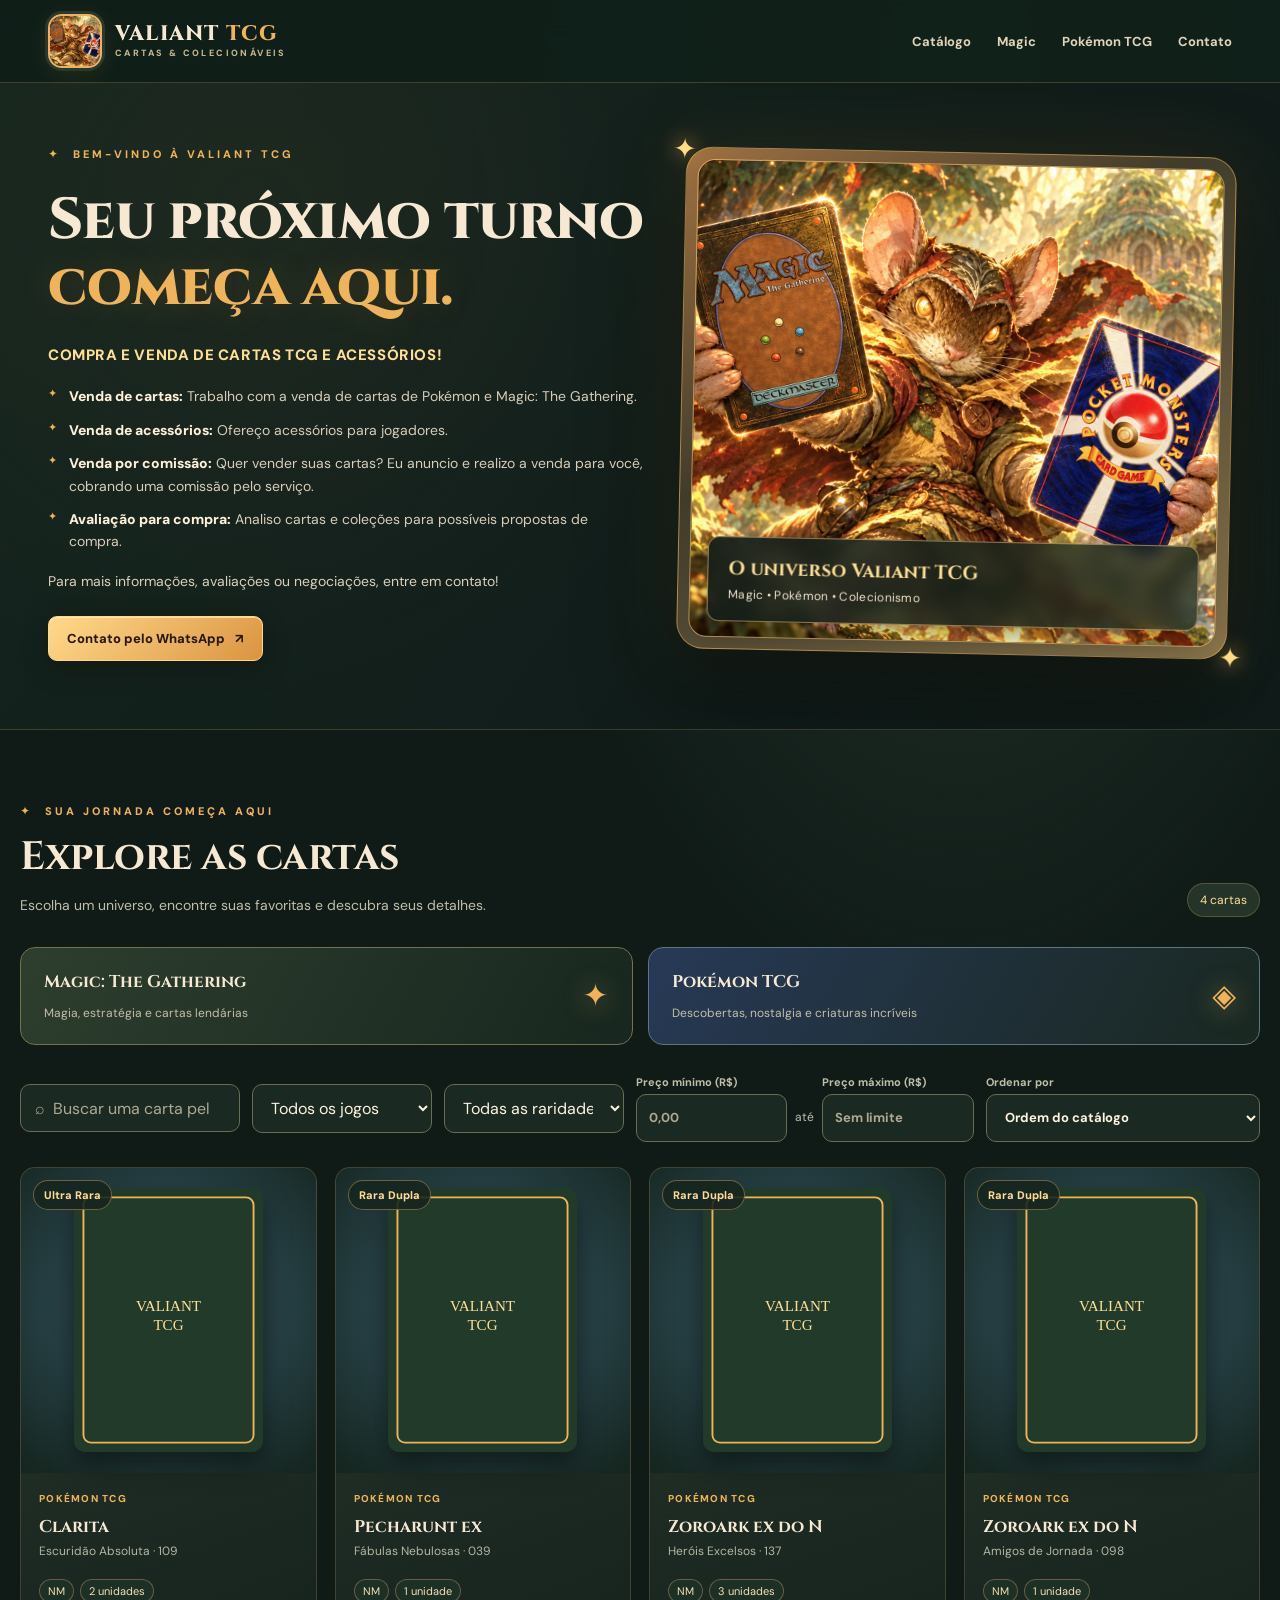
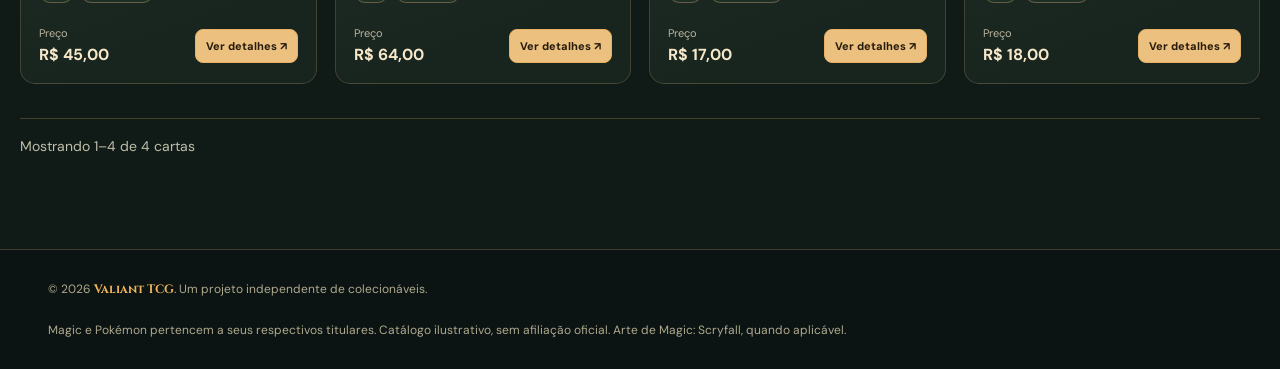
==== commit be88c573: "Adicionar filtros de preço e ordenação alfabética ao catálogo" ====
--- a/index.html
+++ b/index.html
@@ -212,6 +212,20 @@
       .pagination { justify-content: center; }
       .pagination-info { text-align: center; }
     }
+
+    /* Filtro de valores e ordenação */
+    .price-range { display: flex; align-items: end; gap: 8px; flex: 1 1 255px; }
+    .price-range label { flex: 1 1 0; min-width: 105px; display: grid; gap: 5px; color: var(--muted); font-size: 11px; font-weight: 700; }
+    .price-range input { width: 100%; min-height: 48px; border-radius: 10px; padding: 12px; background: #1a2922; border: 1px solid #6a6d53; color: #fff3df; font-size: 13px; }
+    .price-range input:focus { border-color: var(--gold); outline: 2px solid rgba(239,180,90,.18); }
+    .price-range input::placeholder { color: #afa992; }
+    .price-separator { color: var(--muted); font-size: 12px; padding-bottom: 17px; }
+    .sort-field { display: grid; gap: 5px; flex: 1 1 192px; min-width: 180px; color: var(--muted); font-size: 11px; font-weight: 700; }
+    .sort-field select { min-height: 48px; max-width: 100%; width: 100%; font-size: 13px; }
+    @media (max-width: 560px) {
+      .price-range, .sort-field { flex-basis: 100%; width: 100%; }
+      .price-range label { min-width: 0; }
+    }
   </style>
 </head>
 <body>
@@ -227,7 +241,6 @@
         <a href="#catalogo" data-filter="Pokémon">Pokémon TCG</a>
         <a href="#contato">Contato</a>
       </nav>
-      <a class="btn btn-gold" href="#catalogo">Explorar cartas <span aria-hidden="true">↗</span></a>
     </div>
   </header>
   <main>
@@ -246,7 +259,6 @@
           <p class="services-contact">Para mais informações, avaliações ou negociações, entre em contato!</p>
           <div class="hero-actions" id="contato">
             <a class="btn btn-gold" data-whatsapp href="https://wa.me/5516996176955" target="_blank" rel="noopener noreferrer">Contato pelo WhatsApp <span aria-hidden="true">↗</span></a>
-            <a class="btn btn-outline" href="#catalogo">Explorar as cartas <span aria-hidden="true">↓</span></a>
           </div>
         </div>
         <div class="hero-image-frame">
@@ -274,6 +286,20 @@
         <select id="rarity" aria-label="Filtrar por raridade">
           <option value="all">Todas as raridades</option>
         </select>
+        <div class="price-range" role="group" aria-label="Filtrar por faixa de preço">
+          <label for="minPrice"><span>Preço mínimo (R$)</span><input type="number" id="minPrice" min="0" step="0.01" inputmode="decimal" placeholder="0,00"></label>
+          <span class="price-separator" aria-hidden="true">até</span>
+          <label for="maxPrice"><span>Preço máximo (R$)</span><input type="number" id="maxPrice" min="0" step="0.01" inputmode="decimal" placeholder="Sem limite"></label>
+        </div>
+        <label class="sort-field" for="sortBy"><span>Ordenar por</span>
+          <select id="sortBy" aria-label="Ordenar cartas">
+            <option value="default">Ordem do catálogo</option>
+            <option value="nameAsc">Nome: A–Z</option>
+            <option value="nameDesc">Nome: Z–A</option>
+            <option value="priceAsc">Preço: menor primeiro</option>
+            <option value="priceDesc">Preço: maior primeiro</option>
+          </select>
+        </label>
       </div>
       <div class="grid" id="grid" aria-live="polite"></div>
       <div class="pagination-wrap">
@@ -351,6 +377,9 @@
     const search = document.getElementById('search');
     const game = document.getElementById('game');
     const rarity = document.getElementById('rarity');
+    const minPrice = document.getElementById('minPrice');
+    const maxPrice = document.getElementById('maxPrice');
+    const sortBy = document.getElementById('sortBy');
     const pagination = document.getElementById('pagination');
     const paginationInfo = document.getElementById('paginationInfo');
     const overlay = document.getElementById('overlay');
@@ -389,10 +418,22 @@
     function render() {
       updateFilterHighlights();
       const q = search.value.trim().toLocaleLowerCase('pt-BR');
-      const match = cards.filter(c => c.published &&
-        (game.value === 'all' || c.game === game.value) &&
-        (rarity.value === 'all' || c.rarity === rarity.value) &&
-        (c.name + ' ' + c.set + ' ' + c.condition).toLocaleLowerCase('pt-BR').includes(q));
+      const minValue = minPrice.value !== '' && Number.isFinite(minPrice.valueAsNumber) ? Math.max(0, minPrice.valueAsNumber) : null;
+      const maxValue = maxPrice.value !== '' && Number.isFinite(maxPrice.valueAsNumber) ? Math.max(0, maxPrice.valueAsNumber) : null;
+      const match = cards.filter(c => {
+        const price = Number(c.price);
+        return c.published &&
+          (game.value === 'all' || c.game === game.value) &&
+          (rarity.value === 'all' || c.rarity === rarity.value) &&
+          (c.name + ' ' + c.set + ' ' + c.condition).toLocaleLowerCase('pt-BR').includes(q) &&
+          (minValue === null || (Number.isFinite(price) && price >= minValue)) &&
+          (maxValue === null || (Number.isFinite(price) && price <= maxValue));
+      });
+      const compareNames = (a,b) => String(a.name || '').localeCompare(String(b.name || ''), 'pt-BR', {sensitivity:'base',numeric:true});
+      if (sortBy.value === 'nameAsc') match.sort(compareNames);
+      else if (sortBy.value === 'nameDesc') match.sort((a,b) => -compareNames(a,b));
+      else if (sortBy.value === 'priceAsc') match.sort((a,b) => (Number(a.price) - Number(b.price)) || compareNames(a,b));
+      else if (sortBy.value === 'priceDesc') match.sort((a,b) => (Number(b.price) - Number(a.price)) || compareNames(a,b));
       document.getElementById('counter').textContent = match.length + (match.length===1?' carta':' cartas');
       const totalPages = Math.max(1, Math.ceil(match.length / PAGE_SIZE));
       if (currentPage > totalPages) currentPage = totalPages;
@@ -456,7 +497,8 @@
       if (priorFocus && priorFocus.isConnected) priorFocus.focus();
     }
     const resetAndRender = () => { currentPage = 1; render(); };
-    [search,game,rarity].forEach(el=>el.addEventListener('input',resetAndRender));
+    [search,game,rarity,minPrice,maxPrice,sortBy].forEach(el=>el.addEventListener('input',resetAndRender));
+    [minPrice,maxPrice,sortBy].forEach(el=>el.addEventListener('change',resetAndRender));
     grid.addEventListener('click',ev=>{const b=ev.target.closest('[data-id]');if(b) openCard(cards.find(c=>c.id===b.dataset.id));});
     closeButton.addEventListener('click',closeCard);
     overlay.addEventListener('click',ev=>{if(ev.target===overlay)closeCard();});
